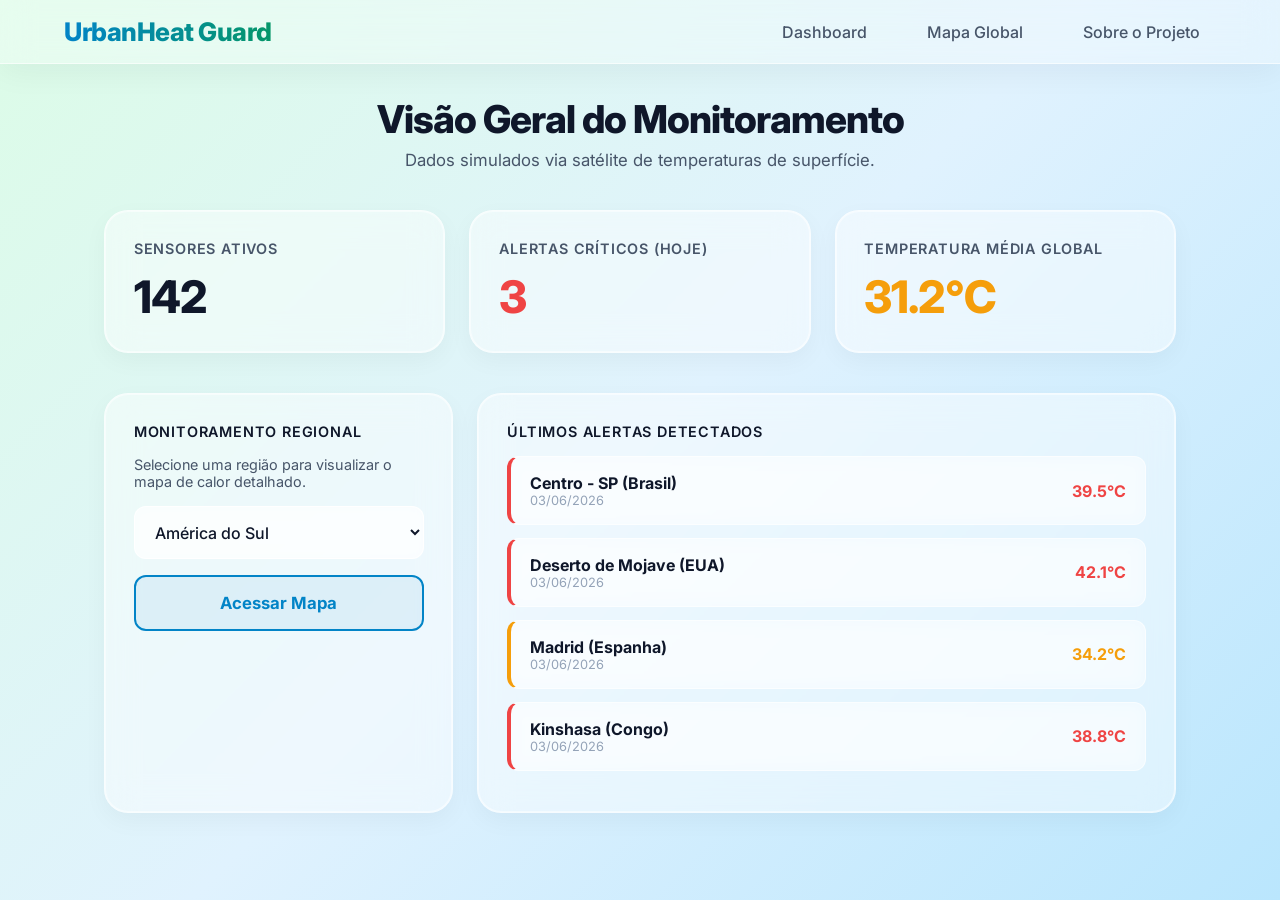
==== web/index.html @ 5edda816 "Primeira versao das interfaces webs" ====
<!DOCTYPE html>
<html lang="pt-BR">
<head>
    <meta charset="UTF-8">
    <meta name="viewport" content="width=device-width, initial-scale=1.0">
    <title>UrbanHeat Guard | Dashboard</title>
    <link rel="stylesheet" href="style/global.css">
   <link rel="stylesheet" href="style/index.css">
</head>
<body>

    <header>
        <h1>UrbanHeat Guard</h1>
        <nav>
            <a href="index.html">Dashboard</a>
            <a href="mapa.html">Mapa Global</a>
            <a href="sobre.html">Sobre o Projeto</a>
        </nav>
    </header>

    <div class="container">
        <div class="dashboard-header">
            <h2>Visão Geral do Monitoramento</h2>
            <p>Dados simulados via satélite de temperaturas de superfície.</p>
        </div>

        <div class="grid-cards">
            <div class="card">
                <h3>Sensores Ativos</h3>
                <div class="valor">142</div>
            </div>
            <div class="card">
                <h3>Alertas Críticos (Hoje)</h3>
                <div class="valor critico" id="dado-criticos">0</div>
            </div>
            <div class="card">
                <h3>Temperatura Média Global</h3>
                <div class="valor atencao">31.2°C</div>
            </div>
        </div>

        <div class="grid-conteudo">
            <div class="card">
                <h3 style="color: var(--text-main); margin-bottom: 1rem;">Monitoramento Regional</h3>
                <p style="color: var(--text-muted); margin-bottom: 1rem; font-size: 0.9rem;">
                    Selecione uma região para visualizar o mapa de calor detalhado.
                </p>
                <div class="form-group">
                    <select name="regiao" id="regiao">
                        <option value="AS" selected>América do Sul</option>
                        <option value="AN">América do Norte</option>
                        <option value="EU">Europa</option>
                        <option value="AF">África</option>
                        <option value="AA">Ásia</option>
                        <option value="OC">Oceania</option>
                    </select>
                    <button id="botaoDePais">Acessar Mapa</button>
                </div>
            </div>

            <div class="card">
                <h3 style="color: var(--text-main); margin-bottom: 1rem;">Últimos Alertas Detectados</h3>
                <div id="lista-alertas">
                    </div>
            </div>
        </div>
    </div>

    <script src="script.js"></script>
</body>
</html>
---- web/style/global.css ----
@import url('https://fonts.googleapis.com/css2?family=Inter:wght@400;500;600;800&display=swap');

/* Paleta Neo-Glassmorphism & Meio Ambiente */
:root {
    /* Gradiente mais suave e moderno (verde água para azul bebê) */
    --bg-gradient: linear-gradient(135deg, #dcfce7 0%, #e0f2fe 50%, #bae6fd 100%);
    
    /* Variáveis do Vidro (Frosted Glass) */
    --glass-bg: rgba(255, 255, 255, 0.45);
    --glass-border: rgba(255, 255, 255, 0.6);
    --glass-shadow: 0 8px 32px 0 rgba(15, 23, 42, 0.05);
    
    /* Cores de Texto e Alertas */
    --text-main: #0f172a;
    --text-muted: #475569;
    --primary-color: #0284c7;
    --danger-color: #ef4444;
    --warning-color: #f59e0b;
}

* {
    margin: 0;
    padding: 0;
    box-sizing: border-box;
    font-family: 'Inter', sans-serif;
}

body {
    background: var(--bg-gradient);
    background-attachment: fixed;
    color: var(--text-main);
    min-height: 100vh;
}

/* Cabeçalho de Vidro Moderno */
header {
    background: rgba(255, 255, 255, 0.3);
    backdrop-filter: blur(16px);
    -webkit-backdrop-filter: blur(16px);
    padding: 1rem 5%;
    display: flex;
    justify-content: space-between;
    align-items: center;
    border-bottom: 1px solid var(--glass-border);
    box-shadow: var(--glass-shadow);
}

header h1 {
    font-size: 1.6rem;
    font-weight: 800;
    letter-spacing: -0.5px;
    background: linear-gradient(90deg, #0284c7, #059669);
    -webkit-background-clip: text; 
    background-clip: text;        
    -webkit-text-fill-color: transparent;
}

nav a {
    color: var(--text-muted);
    text-decoration: none;
    margin-left: 1.5rem;
    font-weight: 500;
    padding: 0.5rem 1rem;
    border-radius: 20px;
    transition: all 0.3s ease;
}

nav a:hover {
    background: rgba(255, 255, 255, 0.5);
    color: var(--primary-color);
}
---- web/style/index.css ----
/* Layout Principal do Dashboard */
.container {
    padding: 2rem 5%;
    max-width: 1200px;
    margin: 0 auto;
}

.dashboard-header {
    margin-bottom: 2.5rem;
    text-align: center;
}

.dashboard-header h2 {
    font-size: 2.4rem;
    font-weight: 800;
    letter-spacing: -1px;
    color: var(--text-main);
    margin-bottom: 0.5rem;
}

.dashboard-header p {
    color: var(--text-muted);
    font-size: 1.05rem;
}

/* Cards com Neo-Glassmorphism */
.card {
    background: var(--glass-bg);
    backdrop-filter: blur(16px);
    -webkit-backdrop-filter: blur(16px);
    padding: 1.8rem;
    border-radius: 24px; /* Cantos mais suaves */
    box-shadow: var(--glass-shadow);
    /* Borda sutil + Inner Glow branco simulando reflexo no vidro */
    border: 1px solid var(--glass-border);
    box-shadow: inset 0 0 0 1px rgba(255, 255, 255, 0.5), 0 8px 24px rgba(0,0,0,0.04);
    transition: transform 0.3s ease, box-shadow 0.3s ease;
}

.card:hover {
    transform: translateY(-4px);
    box-shadow: inset 0 0 0 1px rgba(255, 255, 255, 0.8), 0 12px 32px rgba(0,0,0,0.08);
}

.grid-cards {
    display: grid;
    grid-template-columns: repeat(auto-fit, minmax(250px, 1fr));
    gap: 1.5rem;
    margin-bottom: 2.5rem;
}

.card h3 {
    font-size: 0.9rem;
    text-transform: uppercase;
    letter-spacing: 0.8px;
    color: var(--text-muted);
    margin-bottom: 0.8rem;
    font-weight: 600;
}

.card .valor {
    font-size: 2.8rem;
    font-weight: 800;
    letter-spacing: -1px;
}

.valor.critico { color: var(--danger-color); }
.valor.atencao { color: var(--warning-color); }

.grid-conteudo {
    display: grid;
    grid-template-columns: 1fr 2fr;
    gap: 1.5rem;
}

@media (max-width: 768px) {
    .grid-conteudo {
        grid-template-columns: 1fr;
    }
}

.form-group {
    display: flex;
    flex-direction: column;
    gap: 1rem;
    margin-top: 1rem;
}

/* Select mais limpo */
select {
    padding: 0.9rem 1rem;
    background-color: rgba(255, 255, 255, 0.6);
    backdrop-filter: blur(8px);
    color: var(--text-main);
    border: 1px solid rgba(255, 255, 255, 0.9);
    border-radius: 12px;
    font-size: 1rem;
    font-weight: 500;
    outline: none;
    transition: all 0.3s ease;
}

select:focus {
    background-color: rgba(255, 255, 255, 0.9);
    border-color: var(--primary-color);
    box-shadow: 0 0 0 3px rgba(2, 132, 199, 0.15);
}

/* ================================================== */
/* BOTÃO SOLICITADO (Fundo transparente, borda forte) */
/* ================================================== */
button {
    padding: 1rem;
    background: rgba(2, 132, 199, 0.1); /* Fundo semi-transparente do tom do azul */
    color: var(--primary-color); /* Texto azul */
    border: 2px solid var(--primary-color); /* Borda azul visível */
    border-radius: 12px;
    font-weight: 700;
    font-size: 1.05rem;
    cursor: pointer;
    backdrop-filter: blur(4px);
    transition: all 0.3s cubic-bezier(0.4, 0, 0.2, 1);
}

button:hover {
    background: rgba(2, 132, 199, 0.15);
    transform: translateY(-2px);
    box-shadow: 0 4px 12px rgba(2, 132, 199, 0.2);
}

button:active {
    transform: translateY(0);
}

/* Lista de Alertas Recentes */
#lista-alertas {
    margin-top: 1rem;
}

.alerta-item {
    background-color: rgba(255, 255, 255, 0.4);
    backdrop-filter: blur(8px);
    padding: 1rem 1.2rem;
    border-radius: 12px;
    margin-bottom: 0.8rem;
    display: flex;
    justify-content: space-between;
    align-items: center;
    border-left: 4px solid; 
    border-top: 1px solid rgba(255,255,255,0.6);
    border-right: 1px solid rgba(255,255,255,0.6);
    border-bottom: 1px solid rgba(255,255,255,0.6);
    transition: all 0.3s;
}

.alerta-item:hover {
    background-color: rgba(255, 255, 255, 0.7);
    transform: translateX(4px); /* Animação super sutil pro lado ao passar o mouse */
}
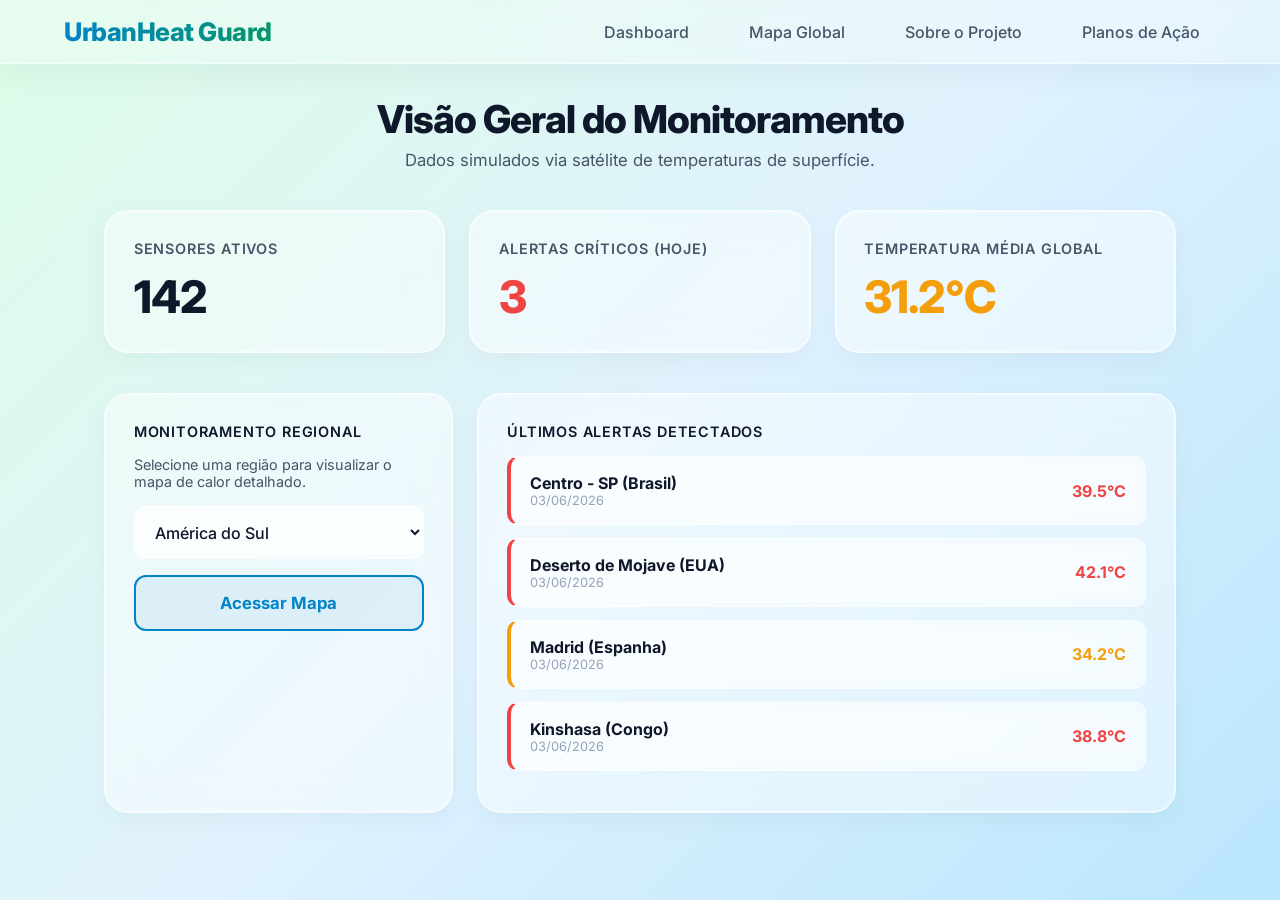
==== commit e32409f4: "feat: adiciona pagina de planos de acao dinamicos com simulador" ====
--- a/web/index.html
+++ b/web/index.html
@@ -9,14 +9,15 @@
 </head>
 <body>
 
-    <header>
-        <h1>UrbanHeat Guard</h1>
-        <nav>
-            <a href="index.html">Dashboard</a>
-            <a href="mapa.html">Mapa Global</a>
-            <a href="sobre.html">Sobre o Projeto</a>
-        </nav>
-    </header>
+<header>
+    <h1>UrbanHeat Guard</h1>
+    <nav>
+        <a href="index.html">Dashboard</a>
+        <a href="mapa.html">Mapa Global</a>
+        <a href="sobre.html">Sobre o Projeto</a>
+        <a href="acoes.html">Planos de Ação</a>
+    </nav>
+</header>
 
     <div class="container">
         <div class="dashboard-header">
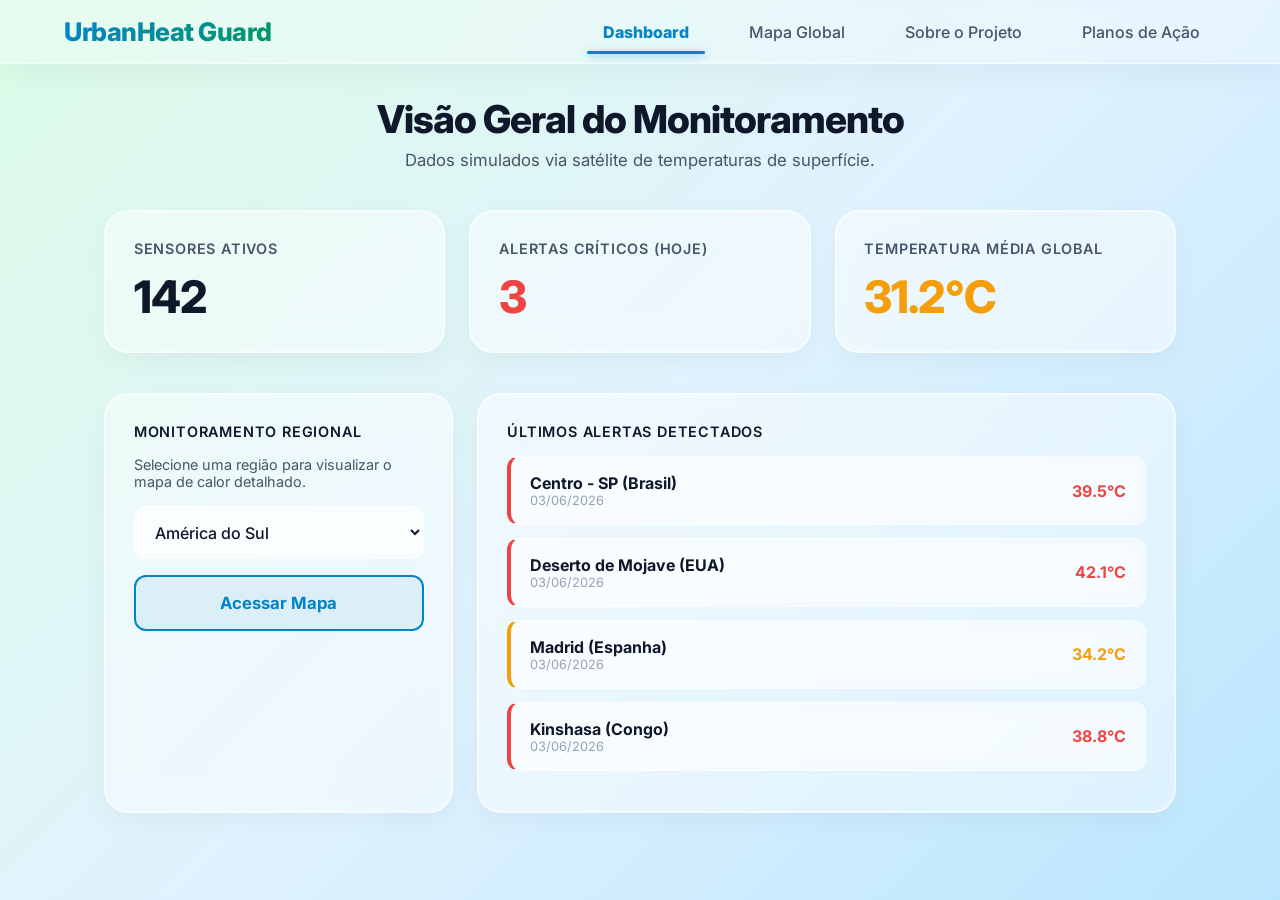
==== commit 294a5466: "Finalizacao técnica da primeira fase do Global Solution" ====
--- a/web/index.html
+++ b/web/index.html
@@ -12,7 +12,7 @@
 <header>
     <h1>UrbanHeat Guard</h1>
     <nav>
-        <a href="index.html">Dashboard</a>
+        <a href="index.html" class="active">Dashboard</a>
         <a href="mapa.html">Mapa Global</a>
         <a href="sobre.html">Sobre o Projeto</a>
         <a href="acoes.html">Planos de Ação</a>
--- a/web/style/global.css
+++ b/web/style/global.css
@@ -68,4 +68,22 @@
 nav a:hover {
     background: rgba(255, 255, 255, 0.5);
     color: var(--primary-color);
+}
+
+nav a.active {
+    color: var(--primary-color, #0284c7);
+    font-weight: 800;
+    position: relative;
+}
+
+nav a.active::after {
+    content: '';
+    position: absolute;
+    bottom: -4px;
+    left: 0;
+    width: 100%;
+    height: 3px;
+    background: var(--primary-color, #0284c7);
+    border-radius: 4px;
+    box-shadow: 0 2px 8px rgba(2, 132, 199, 0.5);
 }
